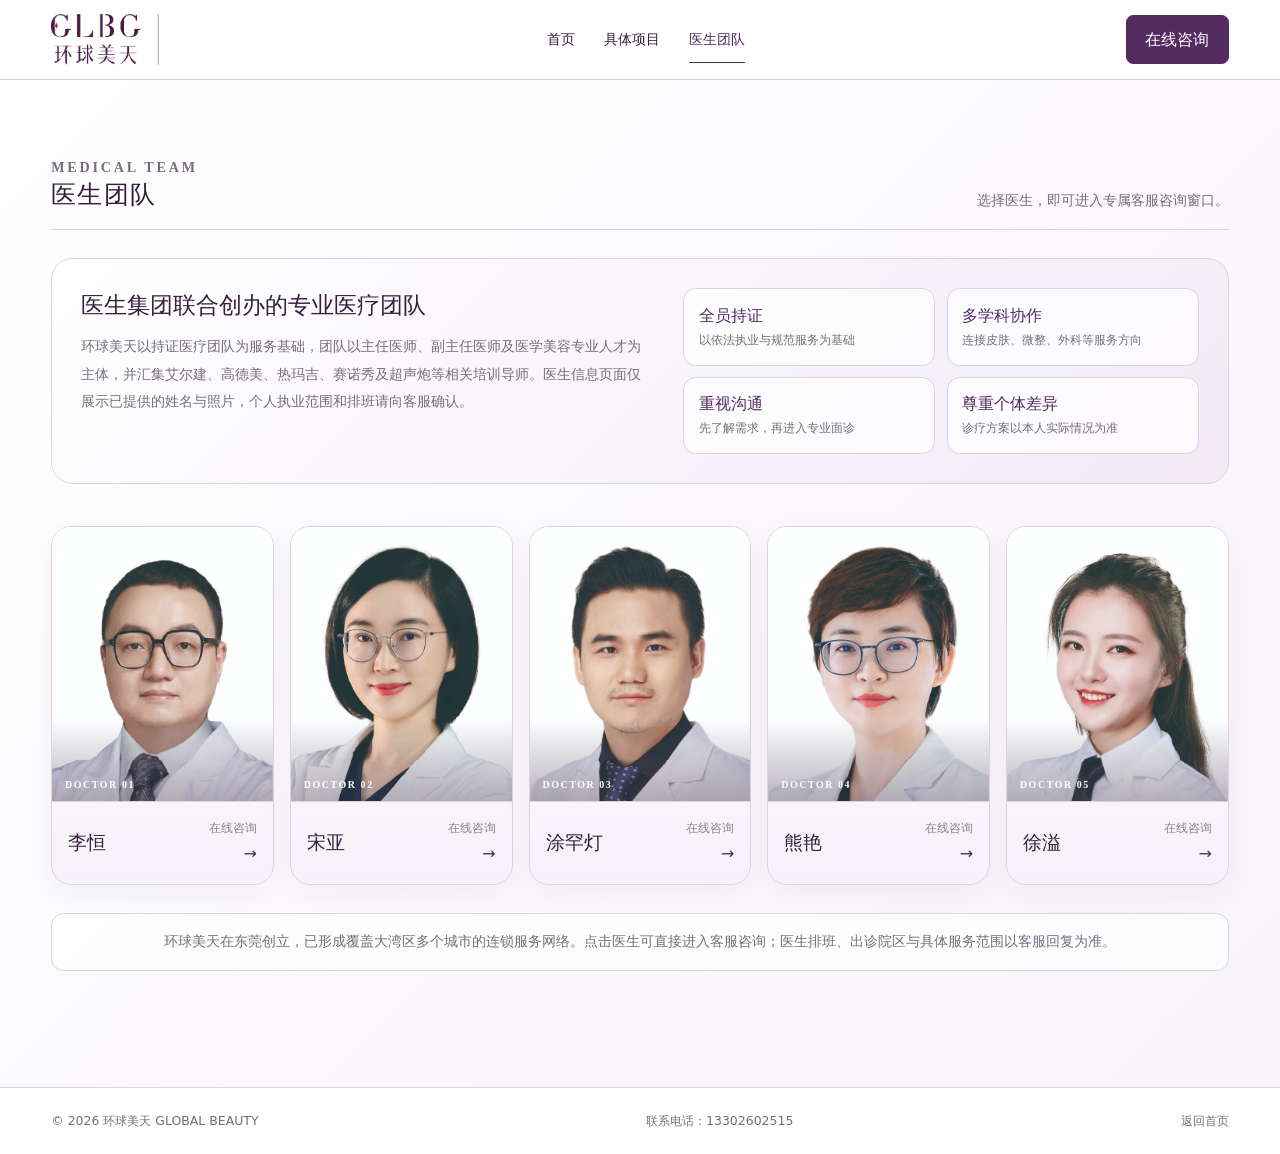
==== doctors.html @ e1224471 "Update Global Beauty demo" ====
<!doctype html>
<html lang="zh-CN"><head><meta charset="utf-8"><meta name="viewport" content="width=device-width,initial-scale=1"><meta name="theme-color" content="#f6f0f8"><meta name="description" content="环球美天医生团队目录，选择医生直接咨询客服。"><title>医生团队｜环球美天</title><link rel="icon" type="image/svg+xml" href="data:image/svg+xml,%3Csvg xmlns='http://www.w3.org/2000/svg' viewBox='0 0 64 64'%3E%3Crect width='64' height='64' rx='15' fill='%23542b61'/%3E%3Cpath d='M32 10c2 12 8 18 20 20-12 2-18 8-20 22-2-14-8-20-20-22 12-2 18-8 20-20Z' fill='%23fff'/%3E%3C/svg%3E"><link rel="stylesheet" href="assets/secondary.css"></head>
<body><header class="site-header"><div class="shell header-inner"><a class="brand" href="index.html" aria-label="返回环球美天首页"><img src="assets/logo-purple.jpg" alt="GLBG 环球美天"></a><nav class="header-nav" aria-label="二级导航"><a href="index.html">首页</a><a href="projects.html">具体项目</a><a class="active" href="doctors.html">医生团队</a></nav><button class="consult-button" type="button" data-consult="医生团队咨询">在线咨询</button></div></header>
<main><section class="directory"><div class="shell"><header class="directory-head"><div><p class="eyebrow">Medical Team</p><h1>医生团队</h1></div><p>选择医生，即可进入专属客服咨询窗口。</p></header><section class="content-intro"><div><h2>医生集团联合创办的专业医疗团队</h2><p>环球美天以持证医疗团队为服务基础，团队以主任医师、副主任医师及医学美容专业人才为主体，并汇集艾尔建、高德美、热玛吉、赛诺秀及超声炮等相关培训导师。医生信息页面仅展示已提供的姓名与照片，个人执业范围和排班请向客服确认。</p></div><div class="intro-points"><div class="intro-point"><strong>全员持证</strong><span>以依法执业与规范服务为基础</span></div><div class="intro-point"><strong>多学科协作</strong><span>连接皮肤、微整、外科等服务方向</span></div><div class="intro-point"><strong>重视沟通</strong><span>先了解需求，再进入专业面诊</span></div><div class="intro-point"><strong>尊重个体差异</strong><span>诊疗方案以本人实际情况为准</span></div></div></section><div class="doctor-grid">
  <button class="doctor-item" type="button" data-consult="李恒医生"><div class="doctor-image"><img src="assets/doctors/doctor-li-heng.jpg" alt="李恒医生" loading="lazy"><span>DOCTOR 01</span></div><div class="doctor-info"><h2>李恒</h2><p>在线咨询</p><b>→</b></div></button>
  <button class="doctor-item" type="button" data-consult="宋亚医生"><div class="doctor-image"><img src="assets/doctors/doctor-song-ya.jpg" alt="宋亚医生" loading="lazy"><span>DOCTOR 02</span></div><div class="doctor-info"><h2>宋亚</h2><p>在线咨询</p><b>→</b></div></button>
  <button class="doctor-item" type="button" data-consult="涂罕灯医生"><div class="doctor-image"><img src="assets/doctors/doctor-tu-handeng.jpg" alt="涂罕灯医生" loading="lazy"><span>DOCTOR 03</span></div><div class="doctor-info"><h2>涂罕灯</h2><p>在线咨询</p><b>→</b></div></button>
  <button class="doctor-item" type="button" data-consult="熊艳医生"><div class="doctor-image"><img src="assets/doctors/doctor-xiong-yan.jpg" alt="熊艳医生" loading="lazy"><span>DOCTOR 04</span></div><div class="doctor-info"><h2>熊艳</h2><p>在线咨询</p><b>→</b></div></button>
  <button class="doctor-item" type="button" data-consult="徐溢医生"><div class="doctor-image"><img src="assets/doctors/doctor-xu-yi.jpg" alt="徐溢医生" loading="lazy"><span>DOCTOR 05</span></div><div class="doctor-info"><h2>徐溢</h2><p>在线咨询</p><b>→</b></div></button>
</div><p class="directory-note">环球美天在东莞创立，已形成覆盖大湾区多个城市的连锁服务网络。点击医生可直接进入客服咨询；医生排班、出诊院区与具体服务范围以客服回复为准。</p></div></section></main><footer><div class="shell footer-inner"><span>© 2026 环球美天 GLOBAL BEAUTY</span><a href="tel:13302602515">联系电话：13302602515</a><a href="index.html">返回首页</a></div></footer>
<script src="assets/secondary.js"></script></body></html>
---- assets/secondary.css ----
:root{
  --ink:#34203b;--muted:#786c7c;--purple:#542b61;--violet:#765381;
  --lavender:#c8bad9;--line:#dcd2e4;--mist:#f7f3f9;--white:#fff;
  --shadow:0 18px 55px rgba(68,36,79,.12);
  color-scheme:light;font-family:"Microsoft YaHei","PingFang SC",system-ui,sans-serif;font-size:16px;
}
*{box-sizing:border-box}
html{scroll-behavior:smooth}
body{margin:0;color:var(--ink);background:linear-gradient(135deg,#fff 0%,#f7f3f9 100%);line-height:1.7}
img{display:block;width:100%}
a{color:inherit;text-decoration:none}
button,input{color:inherit;font:inherit}
.shell{width:min(92vw,1260px);margin-inline:auto}
.site-header{position:sticky;top:0;z-index:20;height:5rem;background:rgba(255,255,255,.96);border-bottom:1px solid var(--line);backdrop-filter:blur(14px)}
.header-inner{height:100%;display:flex;align-items:center;justify-content:space-between;gap:2rem}
.brand{width:7.2rem;height:3.15rem;overflow:hidden}.brand img{width:auto;max-width:none;height:100%;object-fit:contain;object-position:left center}
.header-nav{display:flex;align-items:center;gap:1.8rem;font-size:.9rem}.header-nav a{padding:.65rem 0}.header-nav a.active{color:var(--purple);border-bottom:1px solid var(--purple)}
.consult-button{min-height:2.65rem;padding:.6rem 1.15rem;color:white;background:var(--purple);border:1px solid var(--purple);border-radius:.45rem;cursor:pointer}
.eyebrow{margin:0 0 .5rem;color:var(--violet);font:700 .76rem/1.5 Georgia,serif;letter-spacing:.2em;text-transform:uppercase}
.directory{padding:clamp(3rem,6vw,5rem) 0 clamp(5rem,8vw,8rem)}
.directory-head{display:flex;align-items:end;justify-content:space-between;gap:2rem;margin-bottom:1.8rem;padding-bottom:1rem;border-bottom:1px solid var(--line)}
.directory-head h1{margin:0;font:400 1.55rem/1.4 "Songti SC","Noto Serif SC",SimSun,serif;letter-spacing:.05em}
.directory-head p{margin:0;color:var(--muted);font-size:.88rem;text-align:right}
.project-category+.project-category{margin-top:3.2rem;padding-top:2.2rem;border-top:1px solid var(--line)}
.project-category-head{display:flex;align-items:end;justify-content:space-between;gap:1rem;margin-bottom:1rem}.project-category-head h2{margin:0;font:400 1.35rem/1.5 "Songti SC",SimSun,serif}.project-category-head p{max-width:38rem;margin:.25rem 0 0;color:var(--muted);font-size:.82rem;line-height:1.7}.project-category-head>span{color:#9a8d9e;font:700 .68rem/1.4 Georgia,serif;letter-spacing:.14em;white-space:nowrap}
.project-grid{display:grid;grid-template-columns:repeat(4,1fr);gap:1.1rem}
.project-item,.doctor-item{width:100%;padding:0;overflow:hidden;color:inherit;background:white;border:1px solid var(--line);border-radius:1.25rem;box-shadow:0 8px 28px rgba(68,36,79,.05);cursor:pointer;text-align:left;animation:card-fade .6s cubic-bezier(.16,1,.3,1) both;transition:transform .25s ease,box-shadow .25s ease,border-color .25s ease}
@keyframes card-fade{from{opacity:0}to{opacity:1}}
@media(hover:hover){.project-item:hover,.doctor-item:hover{transform:translateY(-4px);border-color:var(--lavender);box-shadow:0 22px 55px rgba(68,36,79,.18)}}
.project-item{display:grid;grid-template-columns:6.2rem minmax(0,1fr);align-items:stretch;min-height:6.4rem}
.project-image{position:relative;display:grid;place-items:center;min-height:6.4rem;color:var(--violet);background:radial-gradient(circle at 30% 28%,#fff 0 8%,transparent 9%),linear-gradient(145deg,#faf7fc,#eee5f3);border-right:1px solid var(--line)}
.project-image::before{position:relative;z-index:1;font:400 2rem/1 Georgia,serif}.project-image::after{content:"";position:absolute;width:3.5rem;height:3.5rem;border:1px solid rgba(84,43,97,.3);border-radius:50%;box-shadow:inset 0 0 0 .55rem rgba(200,186,217,.15)}
.project-image.tile-1::before{content:"◌"}.project-image.tile-2::before{content:"◎"}.project-image.tile-3::before{content:"◇"}.project-image.tile-4::before{content:"⌁"}.project-image.tile-5::before{content:"◐"}.project-image.tile-6::before{content:"✦"}.project-image.tile-7::before{content:"⊹"}.project-image.tile-8::before{content:"≋"}.project-image.tile-9::before{content:"♢"}
.project-item span{display:flex;align-items:center;justify-content:space-between;padding:1.1rem 1.2rem;font:400 1.05rem/1.5 "Songti SC",SimSun,serif}
.project-item span::after{content:"→";color:var(--purple)}
.content-intro{display:grid;grid-template-columns:1.05fr .95fr;gap:2rem;margin-bottom:2.6rem;padding:1.8rem;background:linear-gradient(135deg,#fff,#f1eaf5);border:1px solid var(--line);border-radius:1.35rem}.content-intro h2{margin:0 0 .65rem;font:400 1.45rem/1.5 "Songti SC",SimSun,serif}.content-intro p{margin:0;color:var(--muted);font-size:.9rem;line-height:1.9}.intro-points{display:grid;grid-template-columns:1fr 1fr;gap:.7rem}.intro-point{padding:.9rem;background:rgba(255,255,255,.75);border:1px solid var(--line);border-radius:.8rem}.intro-point strong{display:block;color:var(--purple);font:400 1rem/1.5 "Songti SC",SimSun,serif}.intro-point span{display:block;margin-top:.2rem;color:var(--muted);font-size:.76rem;line-height:1.6}
.doctor-grid{display:grid;grid-template-columns:repeat(5,1fr);gap:1rem}
.doctor-item{position:relative;display:block;min-width:0;background:linear-gradient(180deg,#fff,#f7f1f9)}
.doctor-image{position:relative;aspect-ratio:4/5;overflow:hidden;background:linear-gradient(155deg,#fff,#eee5f3);border-bottom:1px solid var(--line)}
.doctor-image::after{content:"";position:absolute;inset:auto 0 0;height:30%;background:linear-gradient(transparent,rgba(52,32,59,.34))}
.doctor-image img{height:100%;object-fit:cover;object-position:center top;transition:transform .35s ease}
.doctor-item:hover .doctor-image img{transform:scale(1.025)}
.doctor-image span{position:absolute;z-index:1;left:.8rem;bottom:.65rem;color:white;font:700 .62rem/1.2 Georgia,serif;letter-spacing:.16em}
.doctor-info{display:grid;grid-template-columns:1fr auto;align-items:center;padding:1rem}.doctor-info h2{grid-row:1/3;margin:0;font:400 1.18rem/1.45 "Songti SC",SimSun,serif}.doctor-info p{margin:0;color:#8f8193;font-size:.76rem;text-align:right}.doctor-info b{grid-column:2;margin:.08rem 0 0;color:var(--purple);font-size:1rem;font-weight:400;text-align:right}
.directory-note{margin-top:1.8rem;padding:1rem 1.2rem;color:var(--muted);background:rgba(255,255,255,.75);border:1px solid var(--line);border-radius:.8rem;text-align:center;font-size:.86rem}
footer{padding:1.4rem 0;color:var(--muted);background:white;border-top:1px solid var(--line);font-size:.78rem}.footer-inner{display:flex;justify-content:space-between;gap:1rem}
@media(max-width:1080px){.doctor-grid{grid-template-columns:repeat(3,1fr)}}
@media(max-width:920px){.header-nav{display:none}.project-grid{grid-template-columns:1fr 1fr}.doctor-grid{grid-template-columns:repeat(3,1fr)}.content-intro{grid-template-columns:1fr}}
@media(max-width:620px){.site-header{height:4.35rem}.brand{width:6.4rem;height:2.7rem}.consult-button{padding:.5rem .8rem;font-size:.82rem}.directory{padding-top:2.2rem}.directory-head{align-items:flex-start;flex-direction:column;gap:.25rem}.directory-head p{text-align:left}.project-category-head{align-items:flex-start;flex-direction:column;gap:.25rem}.project-grid,.doctor-grid{grid-template-columns:1fr 1fr;gap:.75rem}.project-item{grid-template-columns:1fr}.project-image{min-height:5.2rem;border-right:0;border-bottom:1px solid var(--line)}.project-image::after{width:2.9rem;height:2.9rem}.project-image::before{font-size:1.7rem}.project-item span{padding:.8rem;font-size:.9rem}.content-intro{padding:1.2rem}.intro-points{grid-template-columns:1fr 1fr}.doctor-info{padding:.75rem}.doctor-info h2{font-size:1rem}.doctor-info p{font-size:.68rem}.footer-inner{flex-direction:column}}
@media(prefers-reduced-motion:reduce){*,*::before,*::after{scroll-behavior:auto!important;transition-duration:.01ms!important;animation-duration:.01ms!important;animation-iteration-count:1!important}}
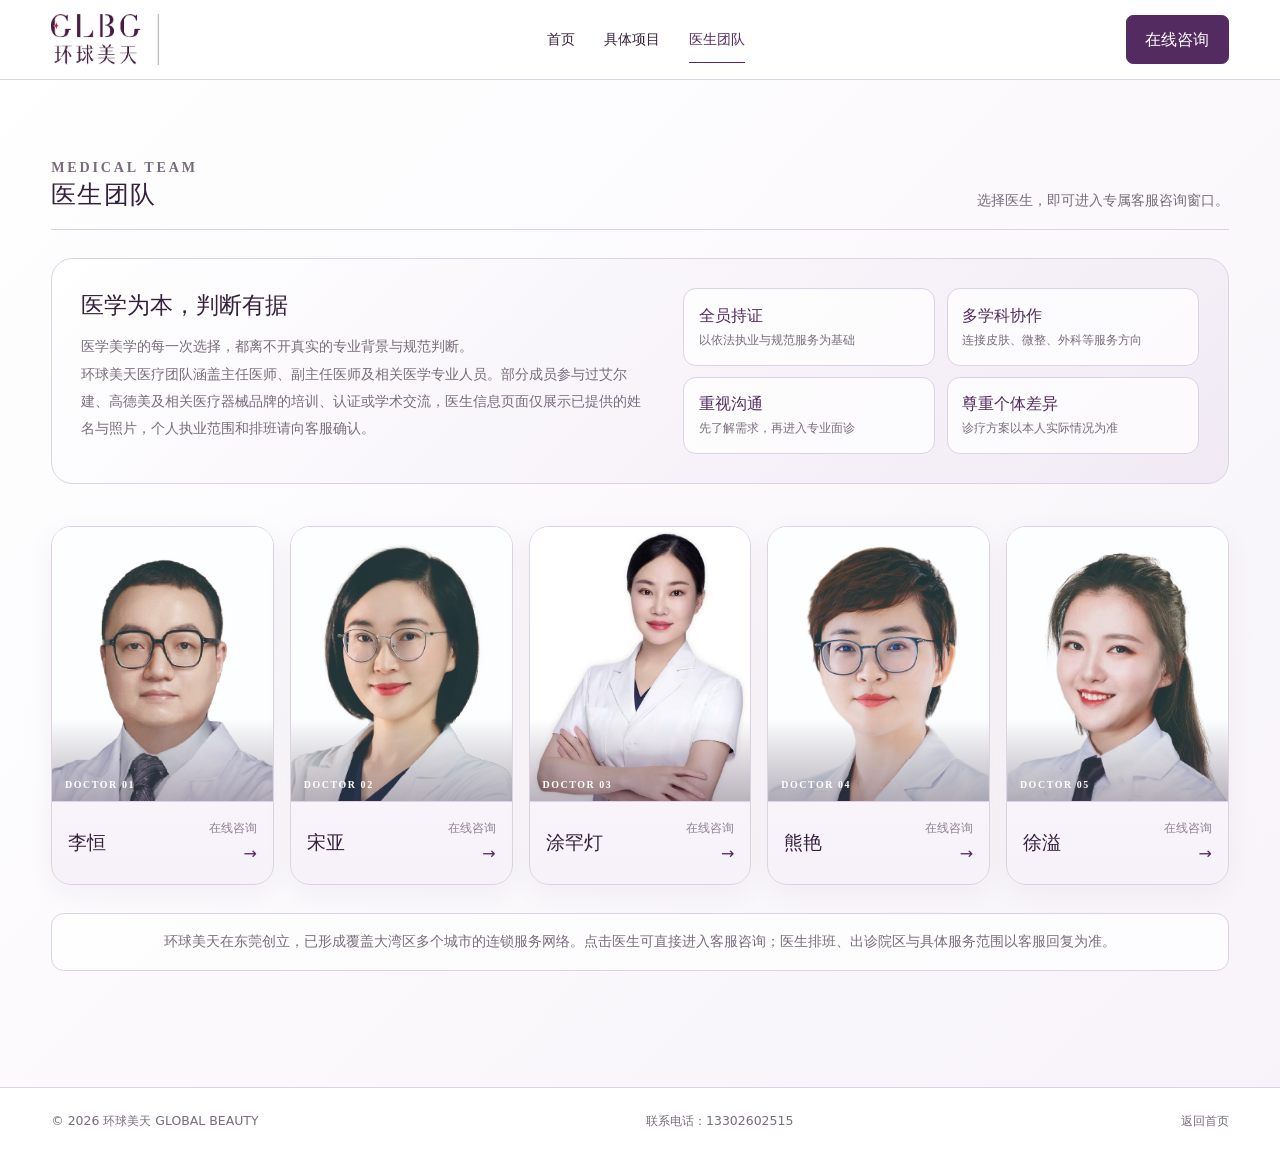
==== commit 2e5f01a7: "Update Global Beauty demo" ====
--- a/doctors.html
+++ b/doctors.html
@@ -1,7 +1,7 @@
 <!doctype html>
 <html lang="zh-CN"><head><meta charset="utf-8"><meta name="viewport" content="width=device-width,initial-scale=1"><meta name="theme-color" content="#f6f0f8"><meta name="description" content="环球美天医生团队目录，选择医生直接咨询客服。"><title>医生团队｜环球美天</title><link rel="icon" type="image/svg+xml" href="data:image/svg+xml,%3Csvg xmlns='http://www.w3.org/2000/svg' viewBox='0 0 64 64'%3E%3Crect width='64' height='64' rx='15' fill='%23542b61'/%3E%3Cpath d='M32 10c2 12 8 18 20 20-12 2-18 8-20 22-2-14-8-20-20-22 12-2 18-8 20-20Z' fill='%23fff'/%3E%3C/svg%3E"><link rel="stylesheet" href="assets/secondary.css"></head>
 <body><header class="site-header"><div class="shell header-inner"><a class="brand" href="index.html" aria-label="返回环球美天首页"><img src="assets/logo-purple.jpg" alt="GLBG 环球美天"></a><nav class="header-nav" aria-label="二级导航"><a href="index.html">首页</a><a href="projects.html">具体项目</a><a class="active" href="doctors.html">医生团队</a></nav><button class="consult-button" type="button" data-consult="医生团队咨询">在线咨询</button></div></header>
-<main><section class="directory"><div class="shell"><header class="directory-head"><div><p class="eyebrow">Medical Team</p><h1>医生团队</h1></div><p>选择医生，即可进入专属客服咨询窗口。</p></header><section class="content-intro"><div><h2>医生集团联合创办的专业医疗团队</h2><p>环球美天以持证医疗团队为服务基础，团队以主任医师、副主任医师及医学美容专业人才为主体，并汇集艾尔建、高德美、热玛吉、赛诺秀及超声炮等相关培训导师。医生信息页面仅展示已提供的姓名与照片，个人执业范围和排班请向客服确认。</p></div><div class="intro-points"><div class="intro-point"><strong>全员持证</strong><span>以依法执业与规范服务为基础</span></div><div class="intro-point"><strong>多学科协作</strong><span>连接皮肤、微整、外科等服务方向</span></div><div class="intro-point"><strong>重视沟通</strong><span>先了解需求，再进入专业面诊</span></div><div class="intro-point"><strong>尊重个体差异</strong><span>诊疗方案以本人实际情况为准</span></div></div></section><div class="doctor-grid">
+<main><section class="directory"><div class="shell"><header class="directory-head"><div><p class="eyebrow">Medical Team</p><h1>医生团队</h1></div><p>选择医生，即可进入专属客服咨询窗口。</p></header><section class="content-intro"><div><h2>医学为本，判断有据</h2><p>医学美学的每一次选择，都离不开真实的专业背景与规范判断。<br>环球美天医疗团队涵盖主任医师、副主任医师及相关医学专业人员。部分成员参与过艾尔建、高德美及相关医疗器械品牌的培训、认证或学术交流，医生信息页面仅展示已提供的姓名与照片，个人执业范围和排班请向客服确认。</p></div><div class="intro-points"><div class="intro-point"><strong>全员持证</strong><span>以依法执业与规范服务为基础</span></div><div class="intro-point"><strong>多学科协作</strong><span>连接皮肤、微整、外科等服务方向</span></div><div class="intro-point"><strong>重视沟通</strong><span>先了解需求，再进入专业面诊</span></div><div class="intro-point"><strong>尊重个体差异</strong><span>诊疗方案以本人实际情况为准</span></div></div></section><div class="doctor-grid">
   <button class="doctor-item" type="button" data-consult="李恒医生"><div class="doctor-image"><img src="assets/doctors/doctor-li-heng.jpg" alt="李恒医生" loading="lazy"><span>DOCTOR 01</span></div><div class="doctor-info"><h2>李恒</h2><p>在线咨询</p><b>→</b></div></button>
   <button class="doctor-item" type="button" data-consult="宋亚医生"><div class="doctor-image"><img src="assets/doctors/doctor-song-ya.jpg" alt="宋亚医生" loading="lazy"><span>DOCTOR 02</span></div><div class="doctor-info"><h2>宋亚</h2><p>在线咨询</p><b>→</b></div></button>
   <button class="doctor-item" type="button" data-consult="涂罕灯医生"><div class="doctor-image"><img src="assets/doctors/doctor-tu-handeng.jpg" alt="涂罕灯医生" loading="lazy"><span>DOCTOR 03</span></div><div class="doctor-info"><h2>涂罕灯</h2><p>在线咨询</p><b>→</b></div></button>
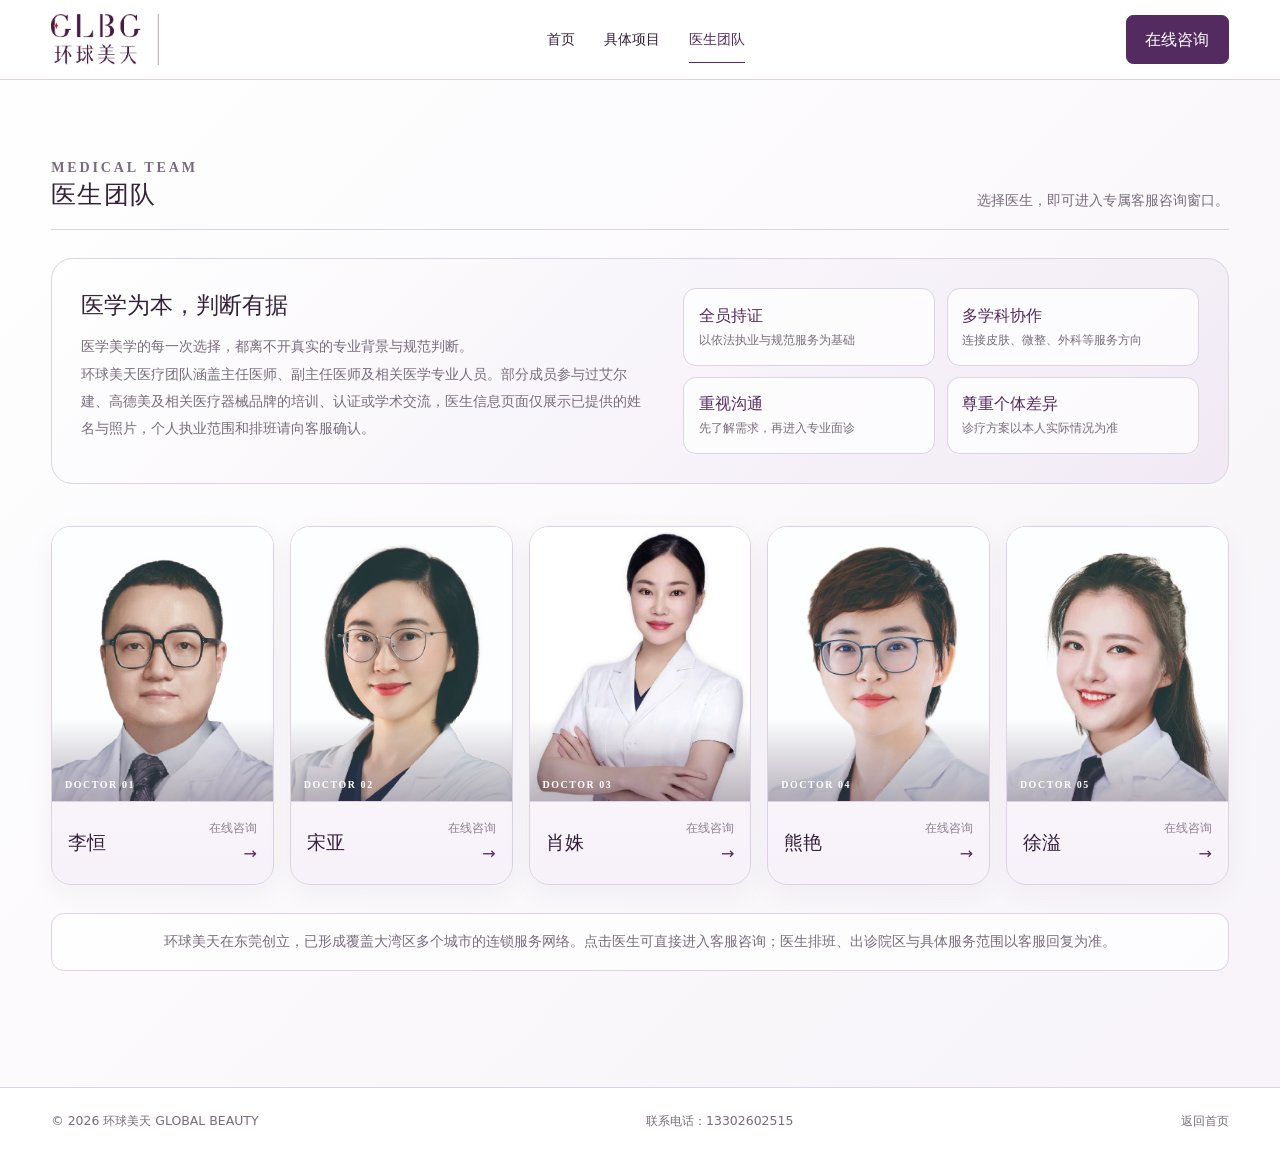
==== commit 5795b5ee: "Update Global Beauty demo" ====
--- a/doctors.html
+++ b/doctors.html
@@ -4,7 +4,7 @@
 <main><section class="directory"><div class="shell"><header class="directory-head"><div><p class="eyebrow">Medical Team</p><h1>医生团队</h1></div><p>选择医生，即可进入专属客服咨询窗口。</p></header><section class="content-intro"><div><h2>医学为本，判断有据</h2><p>医学美学的每一次选择，都离不开真实的专业背景与规范判断。<br>环球美天医疗团队涵盖主任医师、副主任医师及相关医学专业人员。部分成员参与过艾尔建、高德美及相关医疗器械品牌的培训、认证或学术交流，医生信息页面仅展示已提供的姓名与照片，个人执业范围和排班请向客服确认。</p></div><div class="intro-points"><div class="intro-point"><strong>全员持证</strong><span>以依法执业与规范服务为基础</span></div><div class="intro-point"><strong>多学科协作</strong><span>连接皮肤、微整、外科等服务方向</span></div><div class="intro-point"><strong>重视沟通</strong><span>先了解需求，再进入专业面诊</span></div><div class="intro-point"><strong>尊重个体差异</strong><span>诊疗方案以本人实际情况为准</span></div></div></section><div class="doctor-grid">
   <button class="doctor-item" type="button" data-consult="李恒医生"><div class="doctor-image"><img src="assets/doctors/doctor-li-heng.jpg" alt="李恒医生" loading="lazy"><span>DOCTOR 01</span></div><div class="doctor-info"><h2>李恒</h2><p>在线咨询</p><b>→</b></div></button>
   <button class="doctor-item" type="button" data-consult="宋亚医生"><div class="doctor-image"><img src="assets/doctors/doctor-song-ya.jpg" alt="宋亚医生" loading="lazy"><span>DOCTOR 02</span></div><div class="doctor-info"><h2>宋亚</h2><p>在线咨询</p><b>→</b></div></button>
-  <button class="doctor-item" type="button" data-consult="涂罕灯医生"><div class="doctor-image"><img src="assets/doctors/doctor-tu-handeng.jpg" alt="涂罕灯医生" loading="lazy"><span>DOCTOR 03</span></div><div class="doctor-info"><h2>涂罕灯</h2><p>在线咨询</p><b>→</b></div></button>
+  <button class="doctor-item" type="button" data-consult="肖姝医生"><div class="doctor-image"><img src="assets/doctors/doctor-tu-handeng.jpg" alt="肖姝医生" loading="lazy"><span>DOCTOR 03</span></div><div class="doctor-info"><h2>肖姝</h2><p>在线咨询</p><b>→</b></div></button>
   <button class="doctor-item" type="button" data-consult="熊艳医生"><div class="doctor-image"><img src="assets/doctors/doctor-xiong-yan.jpg" alt="熊艳医生" loading="lazy"><span>DOCTOR 04</span></div><div class="doctor-info"><h2>熊艳</h2><p>在线咨询</p><b>→</b></div></button>
   <button class="doctor-item" type="button" data-consult="徐溢医生"><div class="doctor-image"><img src="assets/doctors/doctor-xu-yi.jpg" alt="徐溢医生" loading="lazy"><span>DOCTOR 05</span></div><div class="doctor-info"><h2>徐溢</h2><p>在线咨询</p><b>→</b></div></button>
 </div><p class="directory-note">环球美天在东莞创立，已形成覆盖大湾区多个城市的连锁服务网络。点击医生可直接进入客服咨询；医生排班、出诊院区与具体服务范围以客服回复为准。</p></div></section></main><footer><div class="shell footer-inner"><span>© 2026 环球美天 GLOBAL BEAUTY</span><a href="tel:13302602515">联系电话：13302602515</a><a href="index.html">返回首页</a></div></footer>
